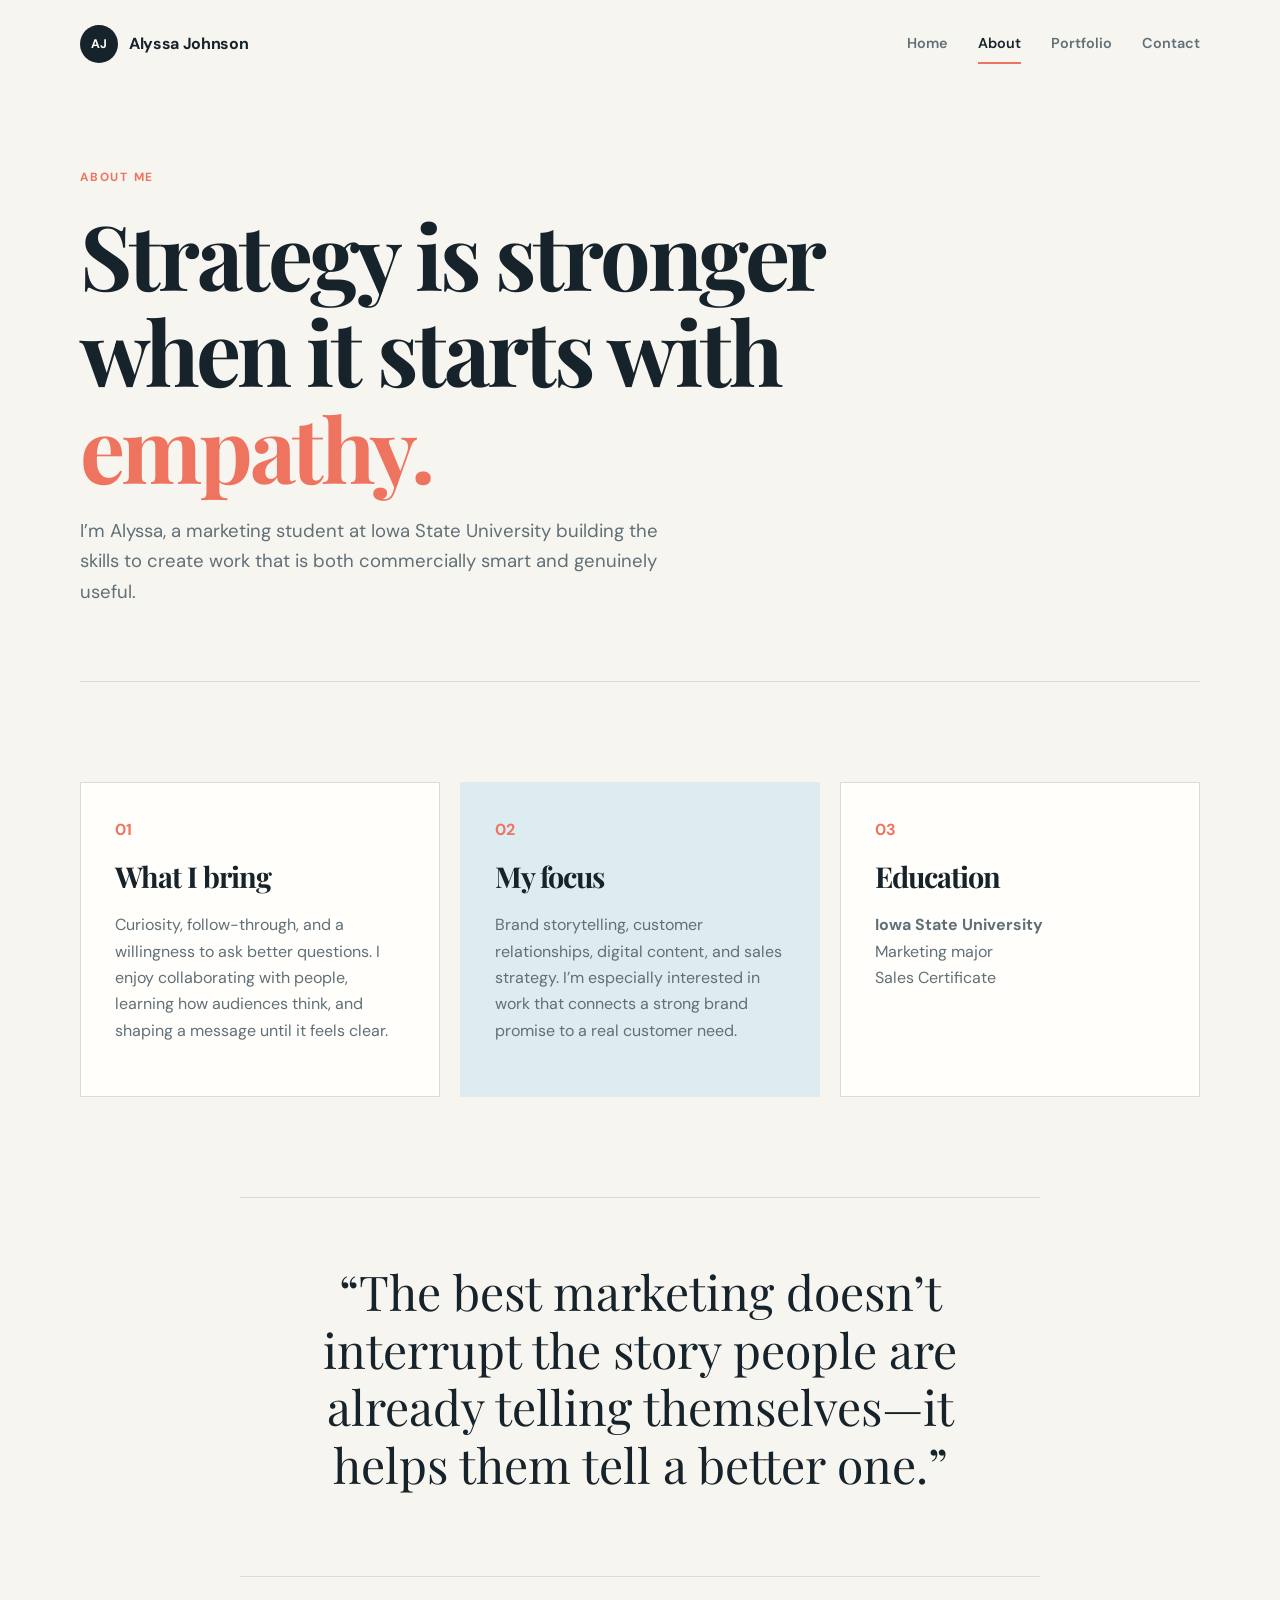
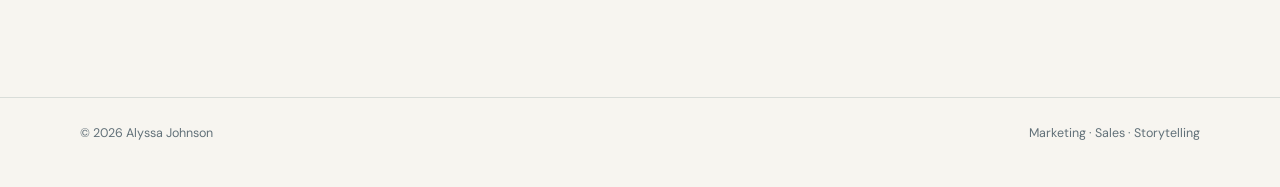
==== about.html @ 23c5a5ed "Build responsive four-page Alyssa Johnson marketing portfolio website" ====
<!DOCTYPE html>
<html lang="en">
<head>
  <meta charset="UTF-8">
  <meta name="viewport" content="width=device-width, initial-scale=1.0">
  <meta name="description" content="Learn more about Alyssa Johnson, an Iowa State marketing major.">
  <title>About | Alyssa Johnson</title>
  <link rel="preconnect" href="https://fonts.googleapis.com">
  <link rel="preconnect" href="https://fonts.gstatic.com" crossorigin>
  <link href="https://fonts.googleapis.com/css2?family=DM+Sans:wght@400;500;600;700&family=Playfair+Display:wght@600;700&display=swap" rel="stylesheet">
  <link rel="stylesheet" href="./styles.css">
  <script src="./Nav.js" defer></script>
</head>
<body>
  <div id="site-nav"></div>
  <main class="container page-content">
    <section class="page-heading"><p class="eyebrow">About me</p><h1>Strategy is stronger when it starts with <span>empathy.</span></h1><p class="lead narrow">I’m Alyssa, a marketing student at Iowa State University building the skills to create work that is both commercially smart and genuinely useful.</p></section>
    <section class="about-grid section-space">
      <div class="about-panel"><p class="number">01</p><h2>What I bring</h2><p>Curiosity, follow-through, and a willingness to ask better questions. I enjoy collaborating with people, learning how audiences think, and shaping a message until it feels clear.</p></div>
      <div class="about-panel accent-panel"><p class="number">02</p><h2>My focus</h2><p>Brand storytelling, customer relationships, digital content, and sales strategy. I’m especially interested in work that connects a strong brand promise to a real customer need.</p></div>
      <div class="about-panel"><p class="number">03</p><h2>Education</h2><p><strong>Iowa State University</strong><br>Marketing major<br>Sales Certificate</p></div>
    </section>
    <section class="quote-block"><p>“The best marketing doesn’t interrupt the story people are already telling themselves—it helps them tell a better one.”</p></section>
  </main>
  <div id="site-footer"></div>
</body>
</html>
---- styles.css ----
:root {
  --ink: #17232b;
  --muted: #617078;
  --cream: #f7f5f0;
  --paper: #fffefa;
  --coral: #ef745f;
  --blue: #dcecf0;
  --yellow: #f5d26d;
  --line: #d9ddd9;
  --shadow: 0 18px 45px rgba(23, 35, 43, .10);
}
* { box-sizing: border-box; }
html { scroll-behavior: smooth; }
body { margin: 0; background: var(--cream); color: var(--ink); font-family: 'DM Sans', sans-serif; line-height: 1.65; }
a { color: inherit; text-decoration: none; }
.container { width: min(1120px, calc(100% - 48px)); margin: 0 auto; }
.site-header { min-height: 88px; display: flex; align-items: center; justify-content: space-between; gap: 24px; }
.brand { display: inline-flex; align-items: center; gap: 11px; font-weight: 700; letter-spacing: -.02em; }
.brand-mark { display: grid; place-items: center; width: 38px; height: 38px; color: white; background: var(--ink); border-radius: 50%; font-size: .78rem; }
.main-nav { display: flex; gap: 30px; align-items: center; }
.main-nav a { color: var(--muted); font-size: .9rem; font-weight: 600; position: relative; padding: 8px 0; }
.main-nav a:hover, .main-nav a.active { color: var(--ink); }
.main-nav a.active::after { content: ''; position: absolute; left: 0; right: 0; bottom: 0; height: 2px; background: var(--coral); }
.menu-toggle { display: none; border: 0; background: transparent; font: inherit; font-weight: 700; cursor: pointer; }
h1, h2 { font-family: 'Playfair Display', serif; line-height: 1.08; letter-spacing: -.035em; margin: 0 0 20px; }
h1 { font-size: clamp(3rem, 7vw, 5.8rem); max-width: 780px; }
h2 { font-size: clamp(1.8rem, 3vw, 2.8rem); }
h1 span, .page-heading h1 span { color: var(--coral); }
p { margin: 0 0 18px; }
.eyebrow { color: var(--coral); font-size: .74rem; font-weight: 700; letter-spacing: .15em; text-transform: uppercase; margin-bottom: 18px; }
.lead { max-width: 570px; color: var(--muted); font-size: 1.16rem; }
.narrow { max-width: 620px; }
.hero { min-height: 640px; display: grid; grid-template-columns: 1.2fr .8fr; align-items: center; gap: 80px; padding: 70px 0 100px; }
.button-row { display: flex; gap: 14px; flex-wrap: wrap; margin-top: 34px; }
.button { display: inline-flex; align-items: center; gap: 15px; padding: 13px 21px; border: 1px solid var(--ink); font-weight: 700; border-radius: 3px; transition: transform .2s, box-shadow .2s, background .2s; }
.button:hover { transform: translateY(-3px); box-shadow: 0 8px 0 var(--ink); }
.button-primary { background: var(--ink); color: white; }
.button-secondary { background: transparent; }
.hero-card { position: relative; min-height: 380px; display: flex; flex-direction: column; justify-content: end; padding: 34px; overflow: hidden; background: var(--yellow); box-shadow: var(--shadow); transform: rotate(2deg); }
.hero-card p { position: relative; font-size: 1.15rem; margin: 0; }
.sun-shape { position: absolute; width: 280px; height: 280px; border: 45px solid var(--coral); border-radius: 50%; top: 38px; right: -65px; }
.initials { position: absolute; top: 88px; left: 45px; font-family: 'Playfair Display', serif; font-size: 8rem; line-height: 1; color: var(--ink); opacity: .85; }
.marquee { overflow: hidden; background: var(--ink); color: white; padding: 16px 0; white-space: nowrap; }
.marquee-inner { display: flex; justify-content: center; align-items: center; gap: 29px; font-size: .78rem; font-weight: 700; letter-spacing: .1em; text-transform: uppercase; }
.marquee i { color: var(--yellow); font-style: normal; }
.section-space { padding: 100px 0; }
.intro-grid { display: grid; grid-template-columns: 1fr 1fr; gap: 100px; align-items: start; }
.intro-grid > div:last-child { padding-top: 38px; color: var(--muted); max-width: 480px; }
.text-link { display: inline-block; color: var(--ink); font-weight: 700; border-bottom: 2px solid var(--coral); padding-bottom: 4px; }
.text-link span { color: var(--coral); margin-left: 8px; }
.page-content { padding: 80px 0 120px; }
.page-heading { padding-bottom: 55px; border-bottom: 1px solid var(--line); }
.about-grid { display: grid; grid-template-columns: repeat(3, 1fr); gap: 20px; }
.about-panel { padding: 34px; border: 1px solid var(--line); background: var(--paper); min-height: 270px; }
.about-panel.accent-panel { background: var(--blue); border-color: var(--blue); }
.about-panel h2 { font-size: 1.8rem; }
.number { color: var(--coral); font-weight: 700; }
.about-panel p:last-child { color: var(--muted); }
.quote-block { max-width: 800px; margin: 0 auto; padding: 65px 30px; text-align: center; border-top: 1px solid var(--line); border-bottom: 1px solid var(--line); }
.quote-block p { font-family: 'Playfair Display', serif; font-size: clamp(1.8rem, 4vw, 3rem); line-height: 1.2; }
.projects-grid { display: grid; grid-template-columns: 1fr 1fr; gap: 30px; }
.project-card { background: var(--paper); box-shadow: 0 3px 0 var(--line); }
.project-large { grid-column: span 2; display: grid; grid-template-columns: 1.1fr .9fr; }
.project-art { min-height: 300px; padding: 28px; display: flex; flex-direction: column; justify-content: space-between; }
.project-art span { font-size: .72rem; font-weight: 700; letter-spacing: .1em; text-transform: uppercase; }
.project-art strong { font-family: 'Playfair Display', serif; font-size: 2.8rem; line-height: 1; }
.art-coral { background: var(--coral); }.art-blue { background: var(--blue); }.art-yellow { background: var(--yellow); }
.project-info { padding: 28px; }.project-info h2 { font-size: 1.7rem; }.project-info p { color: var(--muted); }.tag { display: inline-block; padding: 5px 10px; background: var(--cream); color: var(--muted); font-size: .72rem; font-weight: 700; text-transform: uppercase; letter-spacing: .08em; }
.contact-grid { display: grid; grid-template-columns: .75fr 1.25fr; gap: 80px; align-items: start; }.contact-copy { padding-top: 25px; }.contact-copy > p { color: var(--muted); max-width: 350px; }.contact-detail { display: flex; gap: 15px; margin-top: 30px; }.detail-icon { display: grid; place-items: center; width: 38px; height: 38px; border-radius: 50%; background: var(--yellow); }.contact-detail small { color: var(--muted); text-transform: uppercase; font-size: .68rem; letter-spacing: .1em; font-weight: 700; }.contact-detail p { margin: 0; font-weight: 600; }.form-shell { padding: 35px; background: var(--paper); box-shadow: var(--shadow); }.form-shell h2 { font-size: 2rem; }.form-note, .form-warning { color: var(--muted); font-size: .86rem; }.form-shell iframe { display: block; width: 100%; min-height: 360px; border: 1px solid var(--line); background: white; }.form-warning { margin: 15px 0 0; font-size: .73rem; }.form-warning code { background: var(--cream); padding: 2px 4px; }
.site-footer { border-top: 1px solid var(--line); }.footer-inner { display: flex; justify-content: space-between; gap: 20px; padding: 25px 0; color: var(--muted); font-size: .78rem; }
@media (max-width: 760px) { .container { width: min(100% - 34px, 600px); }.site-header { min-height: 76px; }.menu-toggle { display: block; }.main-nav { display: none; position: absolute; z-index: 5; top: 70px; left: 17px; right: 17px; flex-direction: column; align-items: stretch; gap: 0; padding: 10px 20px; background: var(--paper); box-shadow: var(--shadow); }.main-nav.open { display: flex; }.main-nav a { padding: 12px 0; }.hero { grid-template-columns: 1fr; gap: 50px; padding: 65px 0 80px; }.hero-card { min-height: 300px; width: 92%; margin: 0 auto; }.intro-grid, .contact-grid { grid-template-columns: 1fr; gap: 30px; }.intro-grid > div:last-child { padding-top: 0; }.section-space { padding: 65px 0; }.page-content { padding: 55px 0 80px; }.about-grid, .projects-grid { grid-template-columns: 1fr; }.project-large { grid-column: span 1; display: block; }.project-art { min-height: 245px; }.footer-inner { flex-direction: column; gap: 5px; }.form-shell { padding: 24px 18px; } }
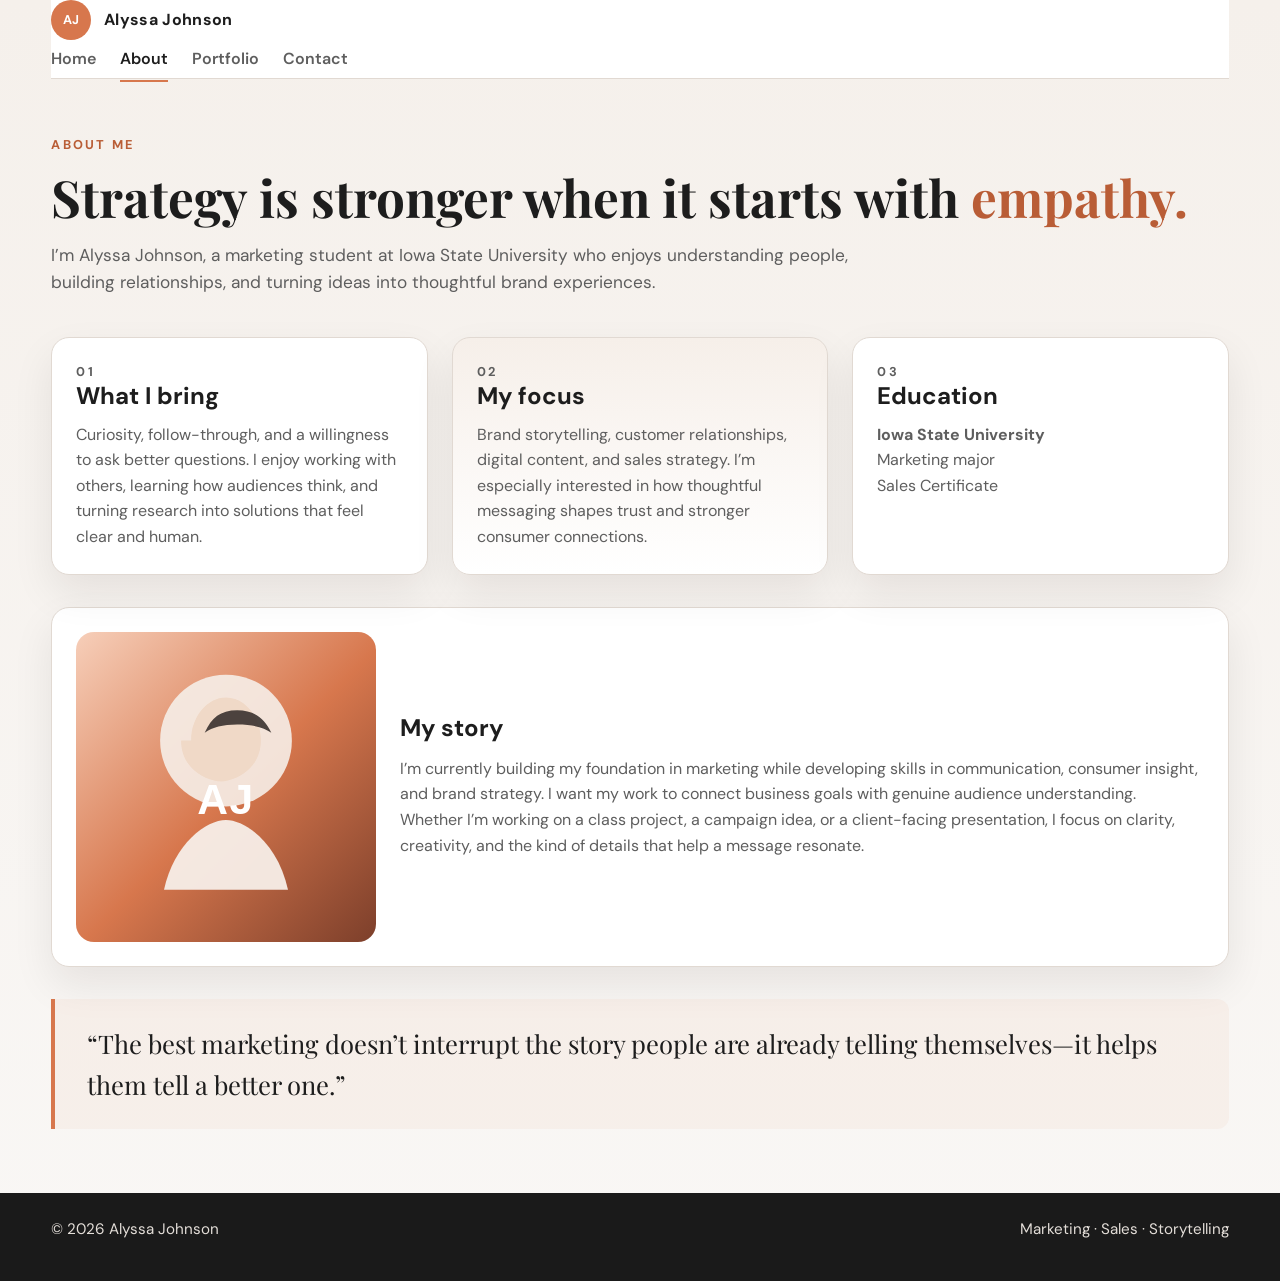
==== commit 5179d09f: "Update the website to use Alyssa Johnson’s content with the same portfolio format and add a profile " ====
--- a/about.html
+++ b/about.html
@@ -14,13 +14,44 @@
 <body>
   <div id="site-nav"></div>
   <main class="container page-content">
-    <section class="page-heading"><p class="eyebrow">About me</p><h1>Strategy is stronger when it starts with <span>empathy.</span></h1><p class="lead narrow">I’m Alyssa, a marketing student at Iowa State University building the skills to create work that is both commercially smart and genuinely useful.</p></section>
+    <section class="page-heading">
+      <p class="eyebrow">About me</p>
+      <h1>Strategy is stronger when it starts with <span>empathy.</span></h1>
+      <p class="lead narrow">I’m Alyssa Johnson, a marketing student at Iowa State University who enjoys understanding people, building relationships, and turning ideas into thoughtful brand experiences.</p>
+    </section>
+
     <section class="about-grid section-space">
-      <div class="about-panel"><p class="number">01</p><h2>What I bring</h2><p>Curiosity, follow-through, and a willingness to ask better questions. I enjoy collaborating with people, learning how audiences think, and shaping a message until it feels clear.</p></div>
-      <div class="about-panel accent-panel"><p class="number">02</p><h2>My focus</h2><p>Brand storytelling, customer relationships, digital content, and sales strategy. I’m especially interested in work that connects a strong brand promise to a real customer need.</p></div>
-      <div class="about-panel"><p class="number">03</p><h2>Education</h2><p><strong>Iowa State University</strong><br>Marketing major<br>Sales Certificate</p></div>
+      <div class="about-panel">
+        <p class="number">01</p>
+        <h2>What I bring</h2>
+        <p>Curiosity, follow-through, and a willingness to ask better questions. I enjoy working with others, learning how audiences think, and turning research into solutions that feel clear and human.</p>
+      </div>
+      <div class="about-panel accent-panel">
+        <p class="number">02</p>
+        <h2>My focus</h2>
+        <p>Brand storytelling, customer relationships, digital content, and sales strategy. I’m especially interested in how thoughtful messaging shapes trust and stronger consumer connections.</p>
+      </div>
+      <div class="about-panel">
+        <p class="number">03</p>
+        <h2>Education</h2>
+        <p><strong>Iowa State University</strong><br>Marketing major<br>Sales Certificate</p>
+      </div>
     </section>
-    <section class="quote-block"><p>“The best marketing doesn’t interrupt the story people are already telling themselves—it helps them tell a better one.”</p></section>
+
+    <section class="bio-portrait panel-block">
+      <div class="portrait-wrap">
+        <img class="profile-photo" src="./profile-photo.svg" alt="Alyssa Johnson portrait">
+      </div>
+      <div class="bio-copy">
+        <h2>My story</h2>
+        <p>I’m currently building my foundation in marketing while developing skills in communication, consumer insight, and brand strategy. I want my work to connect business goals with genuine audience understanding.</p>
+        <p>Whether I’m working on a class project, a campaign idea, or a client-facing presentation, I focus on clarity, creativity, and the kind of details that help a message resonate.</p>
+      </div>
+    </section>
+
+    <section class="quote-block">
+      <p>“The best marketing doesn’t interrupt the story people are already telling themselves—it helps them tell a better one.”</p>
+    </section>
   </main>
   <div id="site-footer"></div>
 </body>
--- a/styles.css
+++ b/styles.css
@@ -1,71 +1,583 @@
 :root {
-  --ink: #17232b;
-  --muted: #617078;
-  --cream: #f7f5f0;
-  --paper: #fffefa;
-  --coral: #ef745f;
-  --blue: #dcecf0;
-  --yellow: #f5d26d;
-  --line: #d9ddd9;
-  --shadow: 0 18px 45px rgba(23, 35, 43, .10);
-}
-* { box-sizing: border-box; }
-html { scroll-behavior: smooth; }
-body { margin: 0; background: var(--cream); color: var(--ink); font-family: 'DM Sans', sans-serif; line-height: 1.65; }
-a { color: inherit; text-decoration: none; }
-.container { width: min(1120px, calc(100% - 48px)); margin: 0 auto; }
-.site-header { min-height: 88px; display: flex; align-items: center; justify-content: space-between; gap: 24px; }
-.brand { display: inline-flex; align-items: center; gap: 11px; font-weight: 700; letter-spacing: -.02em; }
-.brand-mark { display: grid; place-items: center; width: 38px; height: 38px; color: white; background: var(--ink); border-radius: 50%; font-size: .78rem; }
-.main-nav { display: flex; gap: 30px; align-items: center; }
-.main-nav a { color: var(--muted); font-size: .9rem; font-weight: 600; position: relative; padding: 8px 0; }
-.main-nav a:hover, .main-nav a.active { color: var(--ink); }
-.main-nav a.active::after { content: ''; position: absolute; left: 0; right: 0; bottom: 0; height: 2px; background: var(--coral); }
-.menu-toggle { display: none; border: 0; background: transparent; font: inherit; font-weight: 700; cursor: pointer; }
-h1, h2 { font-family: 'Playfair Display', serif; line-height: 1.08; letter-spacing: -.035em; margin: 0 0 20px; }
-h1 { font-size: clamp(3rem, 7vw, 5.8rem); max-width: 780px; }
-h2 { font-size: clamp(1.8rem, 3vw, 2.8rem); }
-h1 span, .page-heading h1 span { color: var(--coral); }
-p { margin: 0 0 18px; }
-.eyebrow { color: var(--coral); font-size: .74rem; font-weight: 700; letter-spacing: .15em; text-transform: uppercase; margin-bottom: 18px; }
-.lead { max-width: 570px; color: var(--muted); font-size: 1.16rem; }
-.narrow { max-width: 620px; }
-.hero { min-height: 640px; display: grid; grid-template-columns: 1.2fr .8fr; align-items: center; gap: 80px; padding: 70px 0 100px; }
-.button-row { display: flex; gap: 14px; flex-wrap: wrap; margin-top: 34px; }
-.button { display: inline-flex; align-items: center; gap: 15px; padding: 13px 21px; border: 1px solid var(--ink); font-weight: 700; border-radius: 3px; transition: transform .2s, box-shadow .2s, background .2s; }
-.button:hover { transform: translateY(-3px); box-shadow: 0 8px 0 var(--ink); }
-.button-primary { background: var(--ink); color: white; }
-.button-secondary { background: transparent; }
-.hero-card { position: relative; min-height: 380px; display: flex; flex-direction: column; justify-content: end; padding: 34px; overflow: hidden; background: var(--yellow); box-shadow: var(--shadow); transform: rotate(2deg); }
-.hero-card p { position: relative; font-size: 1.15rem; margin: 0; }
-.sun-shape { position: absolute; width: 280px; height: 280px; border: 45px solid var(--coral); border-radius: 50%; top: 38px; right: -65px; }
-.initials { position: absolute; top: 88px; left: 45px; font-family: 'Playfair Display', serif; font-size: 8rem; line-height: 1; color: var(--ink); opacity: .85; }
-.marquee { overflow: hidden; background: var(--ink); color: white; padding: 16px 0; white-space: nowrap; }
-.marquee-inner { display: flex; justify-content: center; align-items: center; gap: 29px; font-size: .78rem; font-weight: 700; letter-spacing: .1em; text-transform: uppercase; }
-.marquee i { color: var(--yellow); font-style: normal; }
-.section-space { padding: 100px 0; }
-.intro-grid { display: grid; grid-template-columns: 1fr 1fr; gap: 100px; align-items: start; }
-.intro-grid > div:last-child { padding-top: 38px; color: var(--muted); max-width: 480px; }
-.text-link { display: inline-block; color: var(--ink); font-weight: 700; border-bottom: 2px solid var(--coral); padding-bottom: 4px; }
-.text-link span { color: var(--coral); margin-left: 8px; }
-.page-content { padding: 80px 0 120px; }
-.page-heading { padding-bottom: 55px; border-bottom: 1px solid var(--line); }
-.about-grid { display: grid; grid-template-columns: repeat(3, 1fr); gap: 20px; }
-.about-panel { padding: 34px; border: 1px solid var(--line); background: var(--paper); min-height: 270px; }
-.about-panel.accent-panel { background: var(--blue); border-color: var(--blue); }
-.about-panel h2 { font-size: 1.8rem; }
-.number { color: var(--coral); font-weight: 700; }
-.about-panel p:last-child { color: var(--muted); }
-.quote-block { max-width: 800px; margin: 0 auto; padding: 65px 30px; text-align: center; border-top: 1px solid var(--line); border-bottom: 1px solid var(--line); }
-.quote-block p { font-family: 'Playfair Display', serif; font-size: clamp(1.8rem, 4vw, 3rem); line-height: 1.2; }
-.projects-grid { display: grid; grid-template-columns: 1fr 1fr; gap: 30px; }
-.project-card { background: var(--paper); box-shadow: 0 3px 0 var(--line); }
-.project-large { grid-column: span 2; display: grid; grid-template-columns: 1.1fr .9fr; }
-.project-art { min-height: 300px; padding: 28px; display: flex; flex-direction: column; justify-content: space-between; }
-.project-art span { font-size: .72rem; font-weight: 700; letter-spacing: .1em; text-transform: uppercase; }
-.project-art strong { font-family: 'Playfair Display', serif; font-size: 2.8rem; line-height: 1; }
-.art-coral { background: var(--coral); }.art-blue { background: var(--blue); }.art-yellow { background: var(--yellow); }
-.project-info { padding: 28px; }.project-info h2 { font-size: 1.7rem; }.project-info p { color: var(--muted); }.tag { display: inline-block; padding: 5px 10px; background: var(--cream); color: var(--muted); font-size: .72rem; font-weight: 700; text-transform: uppercase; letter-spacing: .08em; }
-.contact-grid { display: grid; grid-template-columns: .75fr 1.25fr; gap: 80px; align-items: start; }.contact-copy { padding-top: 25px; }.contact-copy > p { color: var(--muted); max-width: 350px; }.contact-detail { display: flex; gap: 15px; margin-top: 30px; }.detail-icon { display: grid; place-items: center; width: 38px; height: 38px; border-radius: 50%; background: var(--yellow); }.contact-detail small { color: var(--muted); text-transform: uppercase; font-size: .68rem; letter-spacing: .1em; font-weight: 700; }.contact-detail p { margin: 0; font-weight: 600; }.form-shell { padding: 35px; background: var(--paper); box-shadow: var(--shadow); }.form-shell h2 { font-size: 2rem; }.form-note, .form-warning { color: var(--muted); font-size: .86rem; }.form-shell iframe { display: block; width: 100%; min-height: 360px; border: 1px solid var(--line); background: white; }.form-warning { margin: 15px 0 0; font-size: .73rem; }.form-warning code { background: var(--cream); padding: 2px 4px; }
-.site-footer { border-top: 1px solid var(--line); }.footer-inner { display: flex; justify-content: space-between; gap: 20px; padding: 25px 0; color: var(--muted); font-size: .78rem; }
-@media (max-width: 760px) { .container { width: min(100% - 34px, 600px); }.site-header { min-height: 76px; }.menu-toggle { display: block; }.main-nav { display: none; position: absolute; z-index: 5; top: 70px; left: 17px; right: 17px; flex-direction: column; align-items: stretch; gap: 0; padding: 10px 20px; background: var(--paper); box-shadow: var(--shadow); }.main-nav.open { display: flex; }.main-nav a { padding: 12px 0; }.hero { grid-template-columns: 1fr; gap: 50px; padding: 65px 0 80px; }.hero-card { min-height: 300px; width: 92%; margin: 0 auto; }.intro-grid, .contact-grid { grid-template-columns: 1fr; gap: 30px; }.intro-grid > div:last-child { padding-top: 0; }.section-space { padding: 65px 0; }.page-content { padding: 55px 0 80px; }.about-grid, .projects-grid { grid-template-columns: 1fr; }.project-large { grid-column: span 1; display: block; }.project-art { min-height: 245px; }.footer-inner { flex-direction: column; gap: 5px; }.form-shell { padding: 24px 18px; } }
+  --bg: #f5f0eb;
+  --panel: #ffffff;
+  --panel-alt: #f8f3ef;
+  --ink: #1d1d1d;
+  --muted: #5e5e5e;
+  --line: #e1d9d2;
+  --accent: #d7774d;
+  --accent-dark: #b95d36;
+  --nav: #1a1a1a;
+  --shadow: 0 18px 42px rgba(20, 18, 18, 0.08);
+}
+
+* {
+  box-sizing: border-box;
+}
+
+html {
+  scroll-behavior: smooth;
+}
+
+body {
+  margin: 0;
+  font-family: "DM Sans", Arial, sans-serif;
+  color: var(--ink);
+  background: linear-gradient(180deg, #f5f0eb 0%, #f9f7f5 100%);
+  line-height: 1.6;
+}
+
+a {
+  color: inherit;
+  text-decoration: none;
+}
+
+img {
+  max-width: 100%;
+  display: block;
+}
+
+.container {
+  width: min(92vw, 1200px);
+  margin: 0 auto;
+}
+
+.site-header {
+  background: var(--panel);
+  border-bottom: 1px solid var(--line);
+}
+
+.site-header .container {
+  display: flex;
+  align-items: center;
+  justify-content: space-between;
+  gap: 1.25rem;
+  min-height: 84px;
+}
+
+.brand {
+  display: inline-flex;
+  align-items: center;
+  gap: 0.8rem;
+  font-weight: 700;
+  letter-spacing: 0.02em;
+}
+
+.brand-mark {
+  display: inline-flex;
+  align-items: center;
+  justify-content: center;
+  width: 2.5rem;
+  height: 2.5rem;
+  border-radius: 50%;
+  background: var(--accent);
+  color: #fff;
+  font-size: 0.8rem;
+  font-weight: 700;
+}
+
+.main-nav {
+  display: flex;
+  align-items: center;
+  gap: 1.5rem;
+  font-weight: 600;
+}
+
+.main-nav a {
+  position: relative;
+  padding: 0.4rem 0;
+  color: var(--muted);
+  transition: color 0.2s ease;
+}
+
+.main-nav a::after {
+  content: "";
+  position: absolute;
+  left: 0;
+  bottom: -0.2rem;
+  width: 100%;
+  height: 2px;
+  background: var(--accent);
+  transform: scaleX(0);
+  transform-origin: left;
+  transition: transform 0.2s ease;
+}
+
+.main-nav a:hover,
+.main-nav a.active {
+  color: var(--ink);
+}
+
+.main-nav a:hover::after,
+.main-nav a.active::after {
+  transform: scaleX(1);
+}
+
+.menu-toggle {
+  display: none;
+  border: 1px solid var(--line);
+  background: var(--panel-alt);
+  color: var(--ink);
+  border-radius: 10px;
+  padding: 0.55rem 0.8rem;
+  font: inherit;
+  font-weight: 600;
+  cursor: pointer;
+}
+
+.page-content {
+  padding: 2.5rem 0 4rem;
+}
+
+.page-heading {
+  padding: 1rem 0 0.5rem;
+}
+
+.eyebrow {
+  margin: 0 0 0.85rem;
+  font-size: 0.8rem;
+  font-weight: 700;
+  letter-spacing: 0.18em;
+  text-transform: uppercase;
+  color: var(--accent-dark);
+}
+
+h1,
+h2,
+h3 {
+  margin-top: 0;
+  line-height: 1.1;
+}
+
+h1 {
+  margin-bottom: 1rem;
+  font-family: "Playfair Display", Georgia, serif;
+  font-size: clamp(2.5rem, 4vw, 4rem);
+  font-weight: 700;
+}
+
+h1 span {
+  color: var(--accent-dark);
+}
+
+.lead {
+  max-width: 52rem;
+  margin: 0;
+  font-size: 1.08rem;
+  color: var(--muted);
+}
+
+.page-layout {
+  display: grid;
+  grid-template-columns: 220px minmax(0, 1fr) 260px;
+  gap: 1.75rem;
+  margin-top: 2rem;
+}
+
+.left-sidebar,
+.right-sidebar,
+.content-panel,
+.about-panel,
+.project-card,
+.form-shell,
+.panel-block {
+  background: var(--panel);
+  border: 1px solid var(--line);
+  border-radius: 18px;
+  box-shadow: var(--shadow);
+}
+
+.left-sidebar,
+.right-sidebar {
+  padding: 1.5rem 1.25rem;
+}
+
+.left-sidebar h2,
+.right-sidebar h2 {
+  margin-bottom: 1rem;
+  font-size: 1.1rem;
+}
+
+.side-nav {
+  display: grid;
+  gap: 0.75rem;
+}
+
+.side-nav a {
+  padding: 0.7rem 0.8rem;
+  border-radius: 10px;
+  background: var(--panel-alt);
+  color: var(--muted);
+  font-weight: 600;
+  transition: background 0.2s ease, color 0.2s ease;
+}
+
+.side-nav a:hover,
+.side-nav a.active {
+  background: var(--accent);
+  color: #fff;
+}
+
+.content-panel {
+  padding: 1.5rem;
+}
+
+.hero-image {
+  width: 100%;
+  margin-bottom: 1.5rem;
+  border-radius: 18px;
+  overflow: hidden;
+  background: linear-gradient(135deg, rgba(215, 119, 77, 0.12), rgba(22, 22, 22, 0.08));
+}
+
+.profile-photo {
+  width: 100%;
+  height: 310px;
+  object-fit: cover;
+  display: block;
+}
+
+.content-panel h2 {
+  margin-bottom: 0.9rem;
+  font-size: clamp(1.6rem, 2vw, 2.2rem);
+}
+
+.content-panel p {
+  margin: 0 0 1rem;
+  color: var(--muted);
+}
+
+.stats-row {
+  display: grid;
+  grid-template-columns: repeat(3, minmax(0, 1fr));
+  gap: 1rem;
+  margin-top: 1.5rem;
+}
+
+.stats-row div {
+  padding: 1rem;
+  border: 1px solid var(--line);
+  border-radius: 12px;
+  background: var(--panel-alt);
+}
+
+.stats-row strong,
+.stats-row span {
+  display: block;
+}
+
+.stats-row strong {
+  margin-bottom: 0.2rem;
+  font-size: 0.95rem;
+  color: var(--ink);
+}
+
+.stats-row span {
+  color: var(--muted);
+  font-size: 0.9rem;
+}
+
+.right-sidebar ul {
+  margin: 0;
+  padding-left: 1.1rem;
+  color: var(--muted);
+}
+
+.right-sidebar li + li {
+  margin-top: 0.75rem;
+}
+
+.section-space {
+  margin-top: 2rem;
+}
+
+.about-grid,
+.contact-grid,
+.projects-grid {
+  display: grid;
+  gap: 1.5rem;
+}
+
+.about-grid {
+  grid-template-columns: repeat(3, minmax(0, 1fr));
+}
+
+.about-panel {
+  padding: 1.5rem;
+}
+
+.accent-panel {
+  background: linear-gradient(180deg, #f6efe9 0%, #fff 100%);
+}
+
+.number {
+  font-size: 0.8rem;
+  letter-spacing: 0.2em;
+  text-transform: uppercase;
+  color: var(--accent-dark);
+  font-weight: 700;
+  margin-bottom: 0.8rem;
+}
+
+.about-panel h2 {
+  margin-bottom: 0.8rem;
+}
+
+.about-panel p,
+.project-info p,
+.contact-copy p,
+.bio-copy p {
+  margin: 0;
+  color: var(--muted);
+}
+
+.bio-portrait {
+  display: grid;
+  grid-template-columns: minmax(220px, 300px) 1fr;
+  gap: 1.5rem;
+  padding: 1.5rem;
+  margin-top: 2rem;
+}
+
+.portrait-wrap {
+  overflow: hidden;
+  border-radius: 18px;
+}
+
+.bio-copy {
+  display: flex;
+  flex-direction: column;
+  justify-content: center;
+}
+
+.bio-copy h2 {
+  margin-bottom: 0.9rem;
+}
+
+.quote-block {
+  margin-top: 2rem;
+  padding: 1.5rem 2rem;
+  border-left: 4px solid var(--accent);
+  background: rgba(215, 119, 77, 0.06);
+  border-radius: 0 12px 12px 0;
+}
+
+.quote-block p {
+  margin: 0;
+  font-size: clamp(1.2rem, 2vw, 1.7rem);
+  font-family: "Playfair Display", Georgia, serif;
+  color: var(--ink);
+}
+
+.projects-grid {
+  grid-template-columns: repeat(3, minmax(0, 1fr));
+}
+
+.project-card {
+  overflow: hidden;
+}
+
+.project-card.project-large {
+  grid-column: span 2;
+}
+
+.project-art {
+  min-height: 180px;
+  padding: 1.25rem;
+  display: flex;
+  flex-direction: column;
+  justify-content: flex-end;
+  color: #fff;
+  font-weight: 700;
+}
+
+.project-art span {
+  font-size: 0.72rem;
+  letter-spacing: 0.12em;
+  text-transform: uppercase;
+  opacity: 0.9;
+}
+
+.project-art strong {
+  margin-top: 0.5rem;
+  font-size: clamp(1.4rem, 2vw, 2rem);
+  line-height: 1.1;
+}
+
+.art-coral {
+  background: linear-gradient(135deg, #d7774d 0%, #ba5638 100%);
+}
+
+.art-blue {
+  background: linear-gradient(135deg, #1d4969 0%, #355a7b 100%);
+}
+
+.art-yellow {
+  background: linear-gradient(135deg, #c48c2f 0%, #a36e1e 100%);
+}
+
+.project-info {
+  padding: 1.25rem;
+}
+
+.project-info h2 {
+  margin-bottom: 0.7rem;
+}
+
+.contact-grid {
+  grid-template-columns: 0.9fr 1.1fr;
+  align-items: start;
+}
+
+.contact-copy,
+.form-shell {
+  padding: 1.5rem;
+}
+
+.contact-detail {
+  display: grid;
+  gap: 0.2rem;
+  margin-top: 1rem;
+}
+
+.detail-label {
+  font-size: 0.8rem;
+  letter-spacing: 0.12em;
+  text-transform: uppercase;
+  color: var(--accent-dark);
+  font-weight: 700;
+}
+
+.form-shell h2 {
+  margin-bottom: 0.5rem;
+}
+
+.form-note {
+  margin: 0 0 1rem;
+  color: var(--muted);
+}
+
+iframe {
+  width: 100%;
+  min-height: 560px;
+  border: 0;
+  border-radius: 14px;
+}
+
+.site-footer {
+  padding: 1.5rem 0 2.5rem;
+  background: var(--nav);
+  color: #f5efe9;
+}
+
+.footer-inner {
+  display: flex;
+  justify-content: space-between;
+  gap: 1rem;
+  align-items: center;
+  flex-wrap: wrap;
+}
+
+.site-footer p {
+  margin: 0;
+  font-size: 0.95rem;
+  opacity: 0.92;
+}
+
+@media (max-width: 900px) {
+  .page-layout,
+  .about-grid,
+  .projects-grid,
+  .contact-grid,
+  .bio-portrait {
+    grid-template-columns: 1fr;
+  }
+
+  .project-card.project-large {
+    grid-column: span 1;
+  }
+
+  .left-sidebar,
+  .right-sidebar {
+    order: 2;
+  }
+
+  .content-panel {
+    order: 1;
+  }
+}
+
+@media (max-width: 700px) {
+  .site-header .container {
+    flex-wrap: wrap;
+    justify-content: center;
+    padding: 0.9rem 0;
+  }
+
+  .main-nav {
+    display: none;
+    width: 100%;
+    flex-direction: column;
+    align-items: stretch;
+    gap: 0.25rem;
+    padding: 0.5rem 0 0.25rem;
+  }
+
+  .main-nav.open {
+    display: flex;
+  }
+
+  .main-nav a {
+    padding: 0.7rem 0.9rem;
+    border-radius: 10px;
+    background: var(--panel-alt);
+  }
+
+  .menu-toggle {
+    display: inline-flex;
+    align-items: center;
+    justify-content: center;
+  }
+
+  .stats-row {
+    grid-template-columns: 1fr;
+  }
+}
+
+@media print {
+  body {
+    background: #fff;
+  }
+
+  .site-header,
+  .left-sidebar,
+  .right-sidebar,
+  .menu-toggle {
+    display: none !important;
+  }
+
+  .page-layout {
+    display: block;
+    margin-top: 0;
+  }
+
+  .content-panel,
+  .page-heading {
+    box-shadow: none;
+    border: none;
+    padding-left: 0;
+    padding-right: 0;
+  }
+
+  .page-content {
+    max-width: 100%;
+    width: 100%;
+    padding-top: 0;
+  }
+
+  .site-footer {
+    background: #fff;
+    color: var(--ink);
+    border-top: 1px solid #000;
+  }
+}
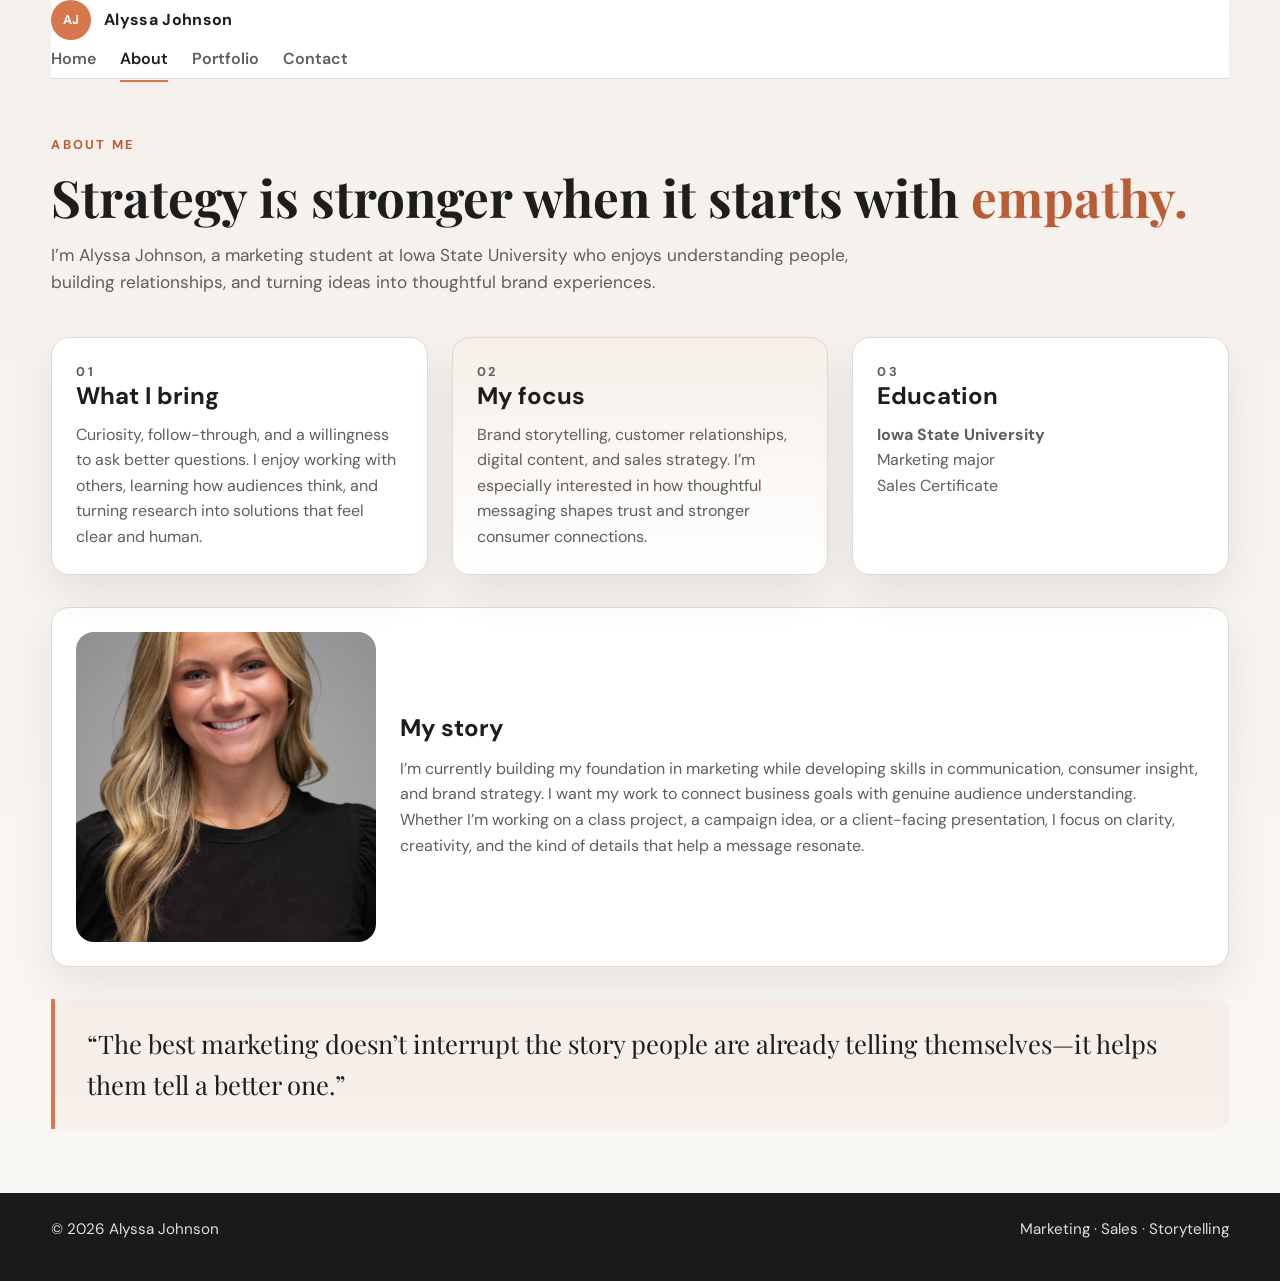
==== commit 0550cd42: "Update profile image references to use the actual uploaded JPEG asset so it displays on the GitHub P" ====
--- a/about.html
+++ b/about.html
@@ -40,7 +40,7 @@
 
     <section class="bio-portrait panel-block">
       <div class="portrait-wrap">
-        <img class="profile-photo" src="./profile-photo.svg" alt="Alyssa Johnson portrait">
+        <img class="profile-photo" src="./B8D7D3C5-B289-40E5-9407-95C9D2157426_1_201_a.jpeg" alt="Alyssa Johnson portrait">
       </div>
       <div class="bio-copy">
         <h2>My story</h2>
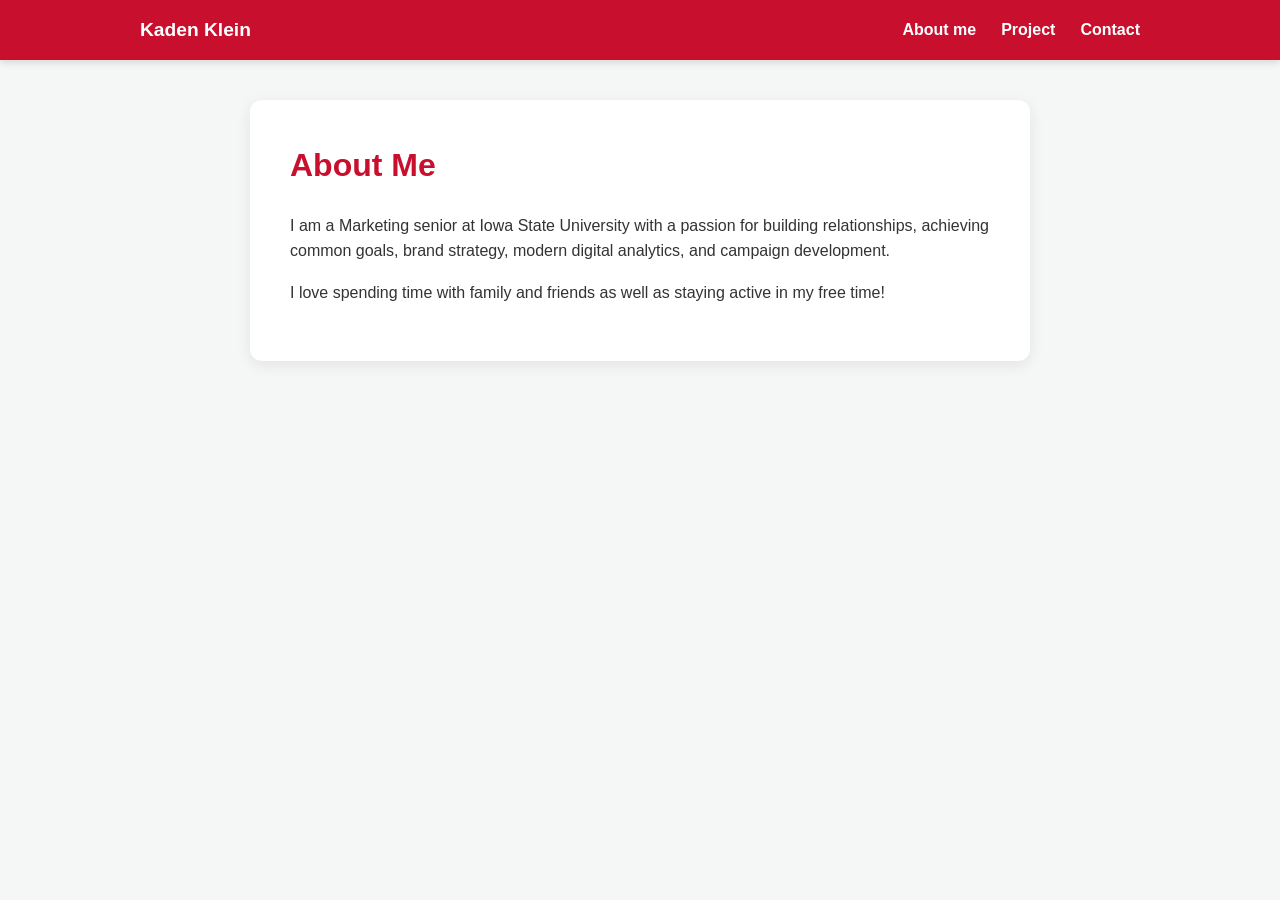
==== commit e02c4955: "Add about.html with personal information" ====
--- a/about.html
+++ b/about.html
@@ -1,58 +1,88 @@
 <!DOCTYPE html>
 <html lang="en">
 <head>
-  <meta charset="UTF-8">
-  <meta name="viewport" content="width=device-width, initial-scale=1.0">
-  <meta name="description" content="Learn more about Alyssa Johnson, an Iowa State marketing major.">
-  <title>About | Alyssa Johnson</title>
-  <link rel="preconnect" href="https://fonts.googleapis.com">
-  <link rel="preconnect" href="https://fonts.gstatic.com" crossorigin>
-  <link href="https://fonts.googleapis.com/css2?family=DM+Sans:wght@400;500;600;700&family=Playfair+Display:wght@600;700&display=swap" rel="stylesheet">
-  <link rel="stylesheet" href="./styles.css">
-  <script src="./Nav.js" defer></script>
+    <meta charset="UTF-8">
+    <meta name="viewport" content="width=device-width, initial-scale=1.0">
+    <title>About Me | Alyssa Johnson</title>
+    <style>
+        body {
+            font-family: 'Segoe UI', Tahoma, Geneva, Verdana, sans-serif;
+            line-height: 1.6;
+            margin: 0;
+            padding: 0;
+            background-color: #f4f7f6;
+            color: #333;
+        }
+
+        /* Nav Styles */
+        .navbar {
+            background-color: #c8102e;
+            position: sticky;
+            top: 0;
+            width: 100%;
+            box-shadow: 0 2px 8px rgba(0,0,0,0.15);
+            z-index: 1000;
+        }
+        .nav-container {
+            max-width: 1000px;
+            margin: 0 auto;
+            display: flex;
+            justify-content: space-between;
+            align-items: center;
+            padding: 0 20px;
+            height: 60px;
+        }
+        .nav-brand {
+            color: #ffffff;
+            font-weight: bold;
+            font-size: 1.2rem;
+            text-decoration: none;
+        }
+        .nav-links {
+            list-style: none;
+            display: flex;
+            margin: 0;
+            padding: 0;
+            gap: 25px;
+        }
+        .nav-links a {
+            color: #ffffff;
+            text-decoration: none;
+            font-weight: 600;
+            transition: color 0.2s ease;
+        }
+        .nav-links a:hover {
+            color: #F1BE48;
+        }
+
+        .page-content {
+            display: flex;
+            justify-content: center;
+            padding: 40px 20px;
+        }
+        .container {
+            max-width: 700px;
+            background: #ffffff;
+            padding: 40px;
+            border-radius: 12px;
+            box-shadow: 0 4px 15px rgba(0,0,0,0.08);
+        }
+        h1 {
+            color: #c8102e;
+            margin-top: 0;
+        }
+    </style>
+    <script src="nav.js" defer></script>
 </head>
 <body>
-  <div id="site-nav"></div>
-  <main class="container page-content">
-    <section class="page-heading">
-      <p class="eyebrow">About me</p>
-      <h1>Strategy is stronger when it starts with <span>empathy.</span></h1>
-      <p class="lead narrow">I’m Alyssa Johnson, a marketing student at Iowa State University who enjoys understanding people, building relationships, and turning ideas into thoughtful brand experiences.</p>
-    </section>
 
-    <section class="about-grid section-space">
-      <div class="about-panel">
-        <p class="number">01</p>
-        <h2>What I bring</h2>
-        <p>Curiosity, follow-through, and a willingness to ask better questions. I enjoy working with others, learning how audiences think, and turning research into solutions that feel clear and human.</p>
-      </div>
-      <div class="about-panel accent-panel">
-        <p class="number">02</p>
-        <h2>My focus</h2>
-        <p>Brand storytelling, customer relationships, digital content, and sales strategy. I’m especially interested in how thoughtful messaging shapes trust and stronger consumer connections.</p>
-      </div>
-      <div class="about-panel">
-        <p class="number">03</p>
-        <h2>Education</h2>
-        <p><strong>Iowa State University</strong><br>Marketing major<br>Sales Certificate</p>
-      </div>
-    </section>
+    <main class="page-content">
+        <div class="container">
+            <h1>About Me</h1>
+            <p>I am a Marketing senior at Iowa State University with a passion for building relationships, achieving common goals, brand strategy, modern digital analytics, and campaign development.</p>
+            <p>I love spending time with family and friends as well as staying active in my free time!</p>
+        </div>
+    </main>
 
-    <section class="bio-portrait panel-block">
-      <div class="portrait-wrap">
-        <img class="profile-photo" src="./B8D7D3C5-B289-40E5-9407-95C9D2157426_1_201_a.jpeg" alt="Alyssa Johnson portrait">
-      </div>
-      <div class="bio-copy">
-        <h2>My story</h2>
-        <p>I’m currently building my foundation in marketing while developing skills in communication, consumer insight, and brand strategy. I want my work to connect business goals with genuine audience understanding.</p>
-        <p>Whether I’m working on a class project, a campaign idea, or a client-facing presentation, I focus on clarity, creativity, and the kind of details that help a message resonate.</p>
-      </div>
-    </section>
-
-    <section class="quote-block">
-      <p>“The best marketing doesn’t interrupt the story people are already telling themselves—it helps them tell a better one.”</p>
-    </section>
-  </main>
-  <div id="site-footer"></div>
 </body>
 </html>
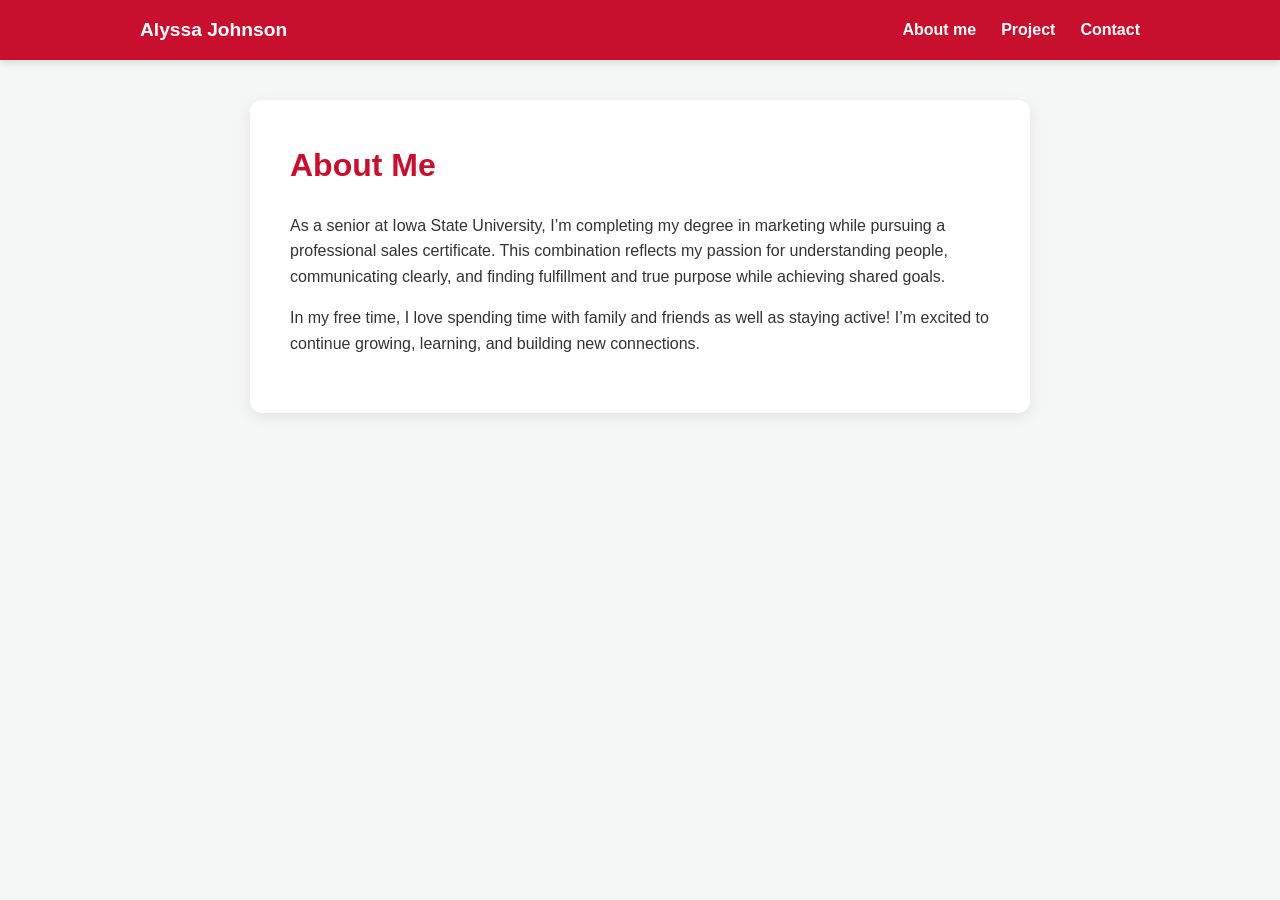
==== commit fc910678: "Revise About Me section in about.html Updated personal description to reflect current studies and go" ====
--- a/about.html
+++ b/about.html
@@ -79,8 +79,8 @@
     <main class="page-content">
         <div class="container">
             <h1>About Me</h1>
-            <p>I am a Marketing senior at Iowa State University with a passion for building relationships, achieving common goals, brand strategy, modern digital analytics, and campaign development.</p>
-            <p>I love spending time with family and friends as well as staying active in my free time!</p>
+            <p>As a senior at Iowa State University, I’m completing my degree in marketing while pursuing a professional sales certificate. This combination reflects my passion for understanding people, communicating clearly, and finding fulfillment and true purpose while achieving shared goals.</p>
+            <p>In my free time, I love spending time with family and friends as well as staying active! I’m excited to continue growing, learning, and building new connections.</p>
         </div>
     </main>
 
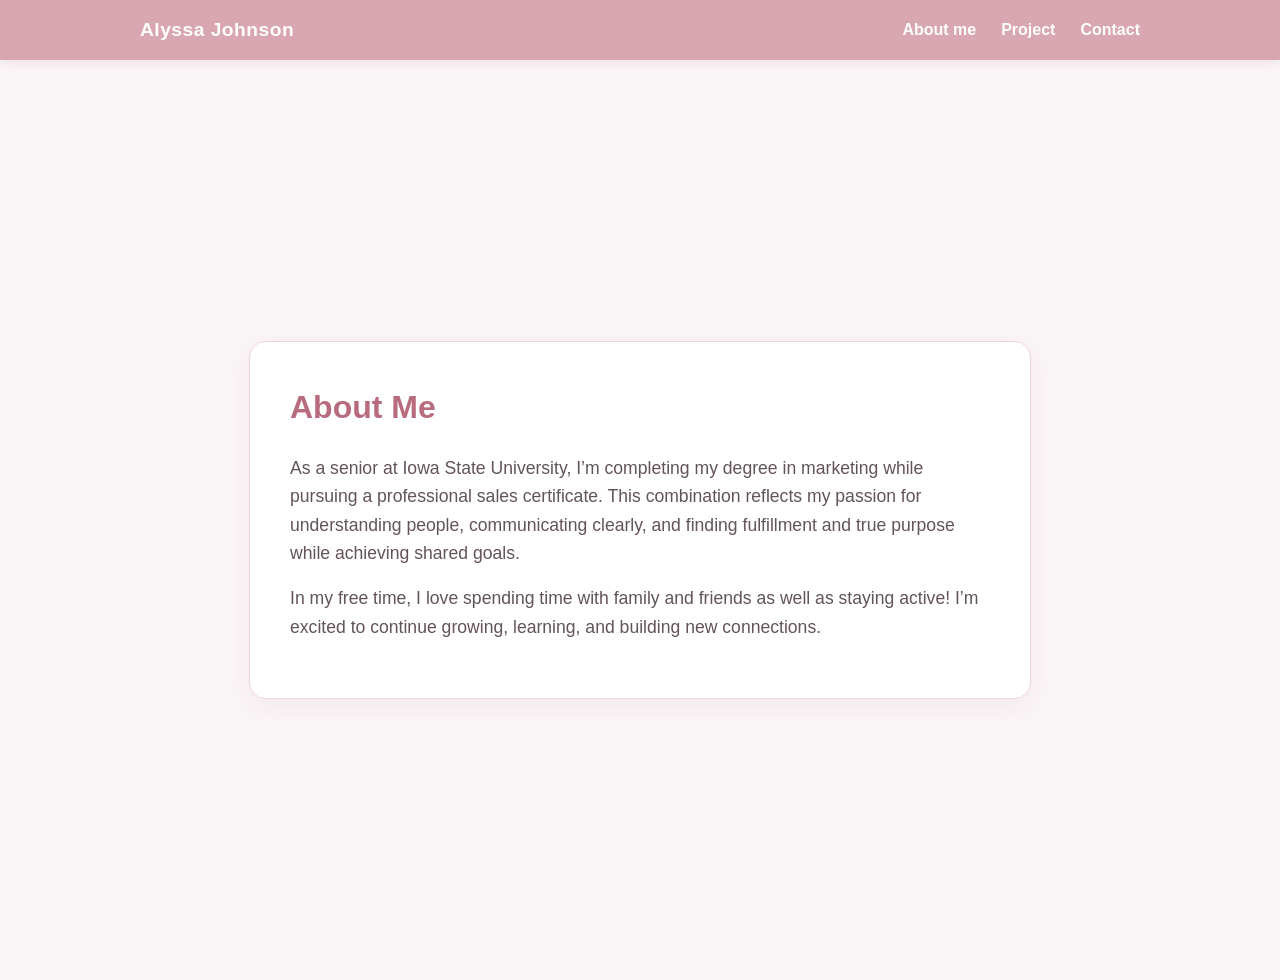
==== commit ea749d41: "Refactor CSS variables and update styles" ====
--- a/about.html
+++ b/about.html
@@ -5,22 +5,32 @@
     <meta name="viewport" content="width=device-width, initial-scale=1.0">
     <title>About Me | Alyssa Johnson</title>
     <style>
+        :root {
+            --bg-color: #faf5f7;          /* Soft cream/pink background */
+            --primary-rose: #d8a7b1;      /* Main dusty rose accent */
+            --primary-rose-hover: #b86b7d;/* Deep rose title & hover state */
+            --accent-blush: #fbe3e8;      /* Soft blush highlight */
+            --border-pink: #f1d4db;       /* Subtle pink border */
+            --text-dark: #4a3e43;          /* Dark mauve body text */
+            --text-muted: #63535a;         /* Muted subtext */
+        }
+
         body {
             font-family: 'Segoe UI', Tahoma, Geneva, Verdana, sans-serif;
             line-height: 1.6;
             margin: 0;
             padding: 0;
-            background-color: #f4f7f6;
-            color: #333;
+            background-color: var(--bg-color);
+            color: var(--text-dark);
         }
 
         /* Nav Styles */
         .navbar {
-            background-color: #c8102e;
+            background-color: var(--primary-rose);
             position: sticky;
             top: 0;
             width: 100%;
-            box-shadow: 0 2px 8px rgba(0,0,0,0.15);
+            box-shadow: 0 2px 10px rgba(184, 137, 147, 0.2);
             z-index: 1000;
         }
         .nav-container {
@@ -34,9 +44,10 @@
         }
         .nav-brand {
             color: #ffffff;
-            font-weight: bold;
+            font-weight: 700;
             font-size: 1.2rem;
             text-decoration: none;
+            letter-spacing: 0.5px;
         }
         .nav-links {
             list-style: none;
@@ -52,24 +63,33 @@
             transition: color 0.2s ease;
         }
         .nav-links a:hover {
-            color: #F1BE48;
+            color: var(--accent-blush);
         }
 
+        /* Page Layout Styles */
         .page-content {
             display: flex;
             justify-content: center;
+            align-items: center;
+            min-height: calc(100vh - 60px);
             padding: 40px 20px;
         }
         .container {
             max-width: 700px;
             background: #ffffff;
             padding: 40px;
-            border-radius: 12px;
-            box-shadow: 0 4px 15px rgba(0,0,0,0.08);
+            border-radius: 16px;
+            box-shadow: 0 8px 25px rgba(216, 167, 177, 0.15);
+            border: 1px solid var(--border-pink);
         }
         h1 {
-            color: #c8102e;
+            color: var(--primary-rose-hover);
             margin-top: 0;
+            font-weight: 700;
+        }
+        p {
+            color: var(--text-muted);
+            font-size: 1.1rem;
         }
     </style>
     <script src="nav.js" defer></script>
